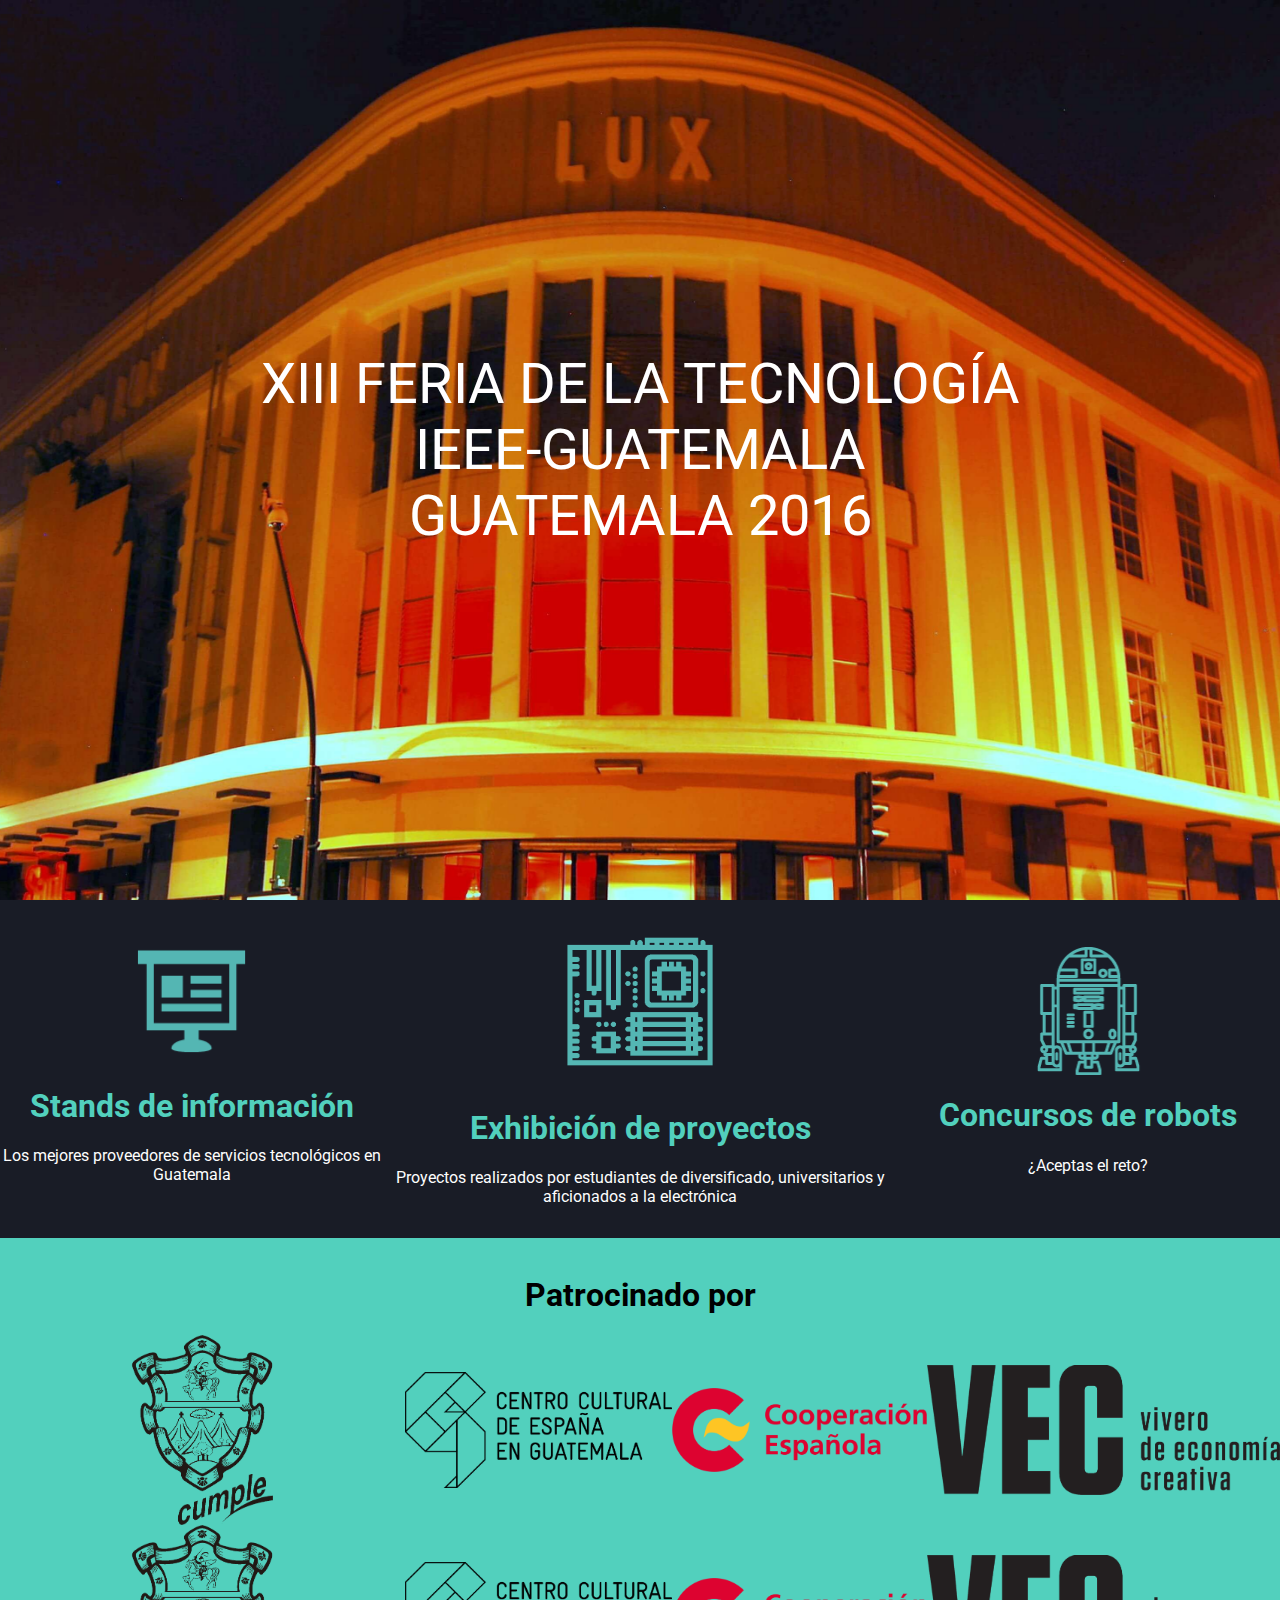
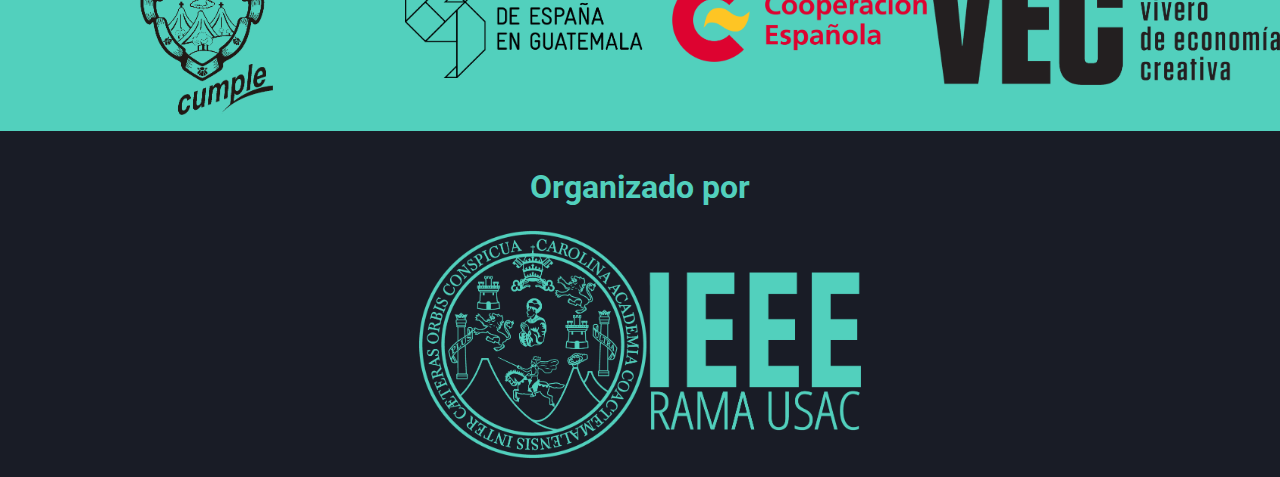
==== index.html @ 3f0c3bef "Sitio basico" ====
<!doctype html>
<html>
<head>
<meta charset="utf-8">
<title>FETEC-IEEE 2016</title>

<link rel="stylesheet" href="css/fetec.css">
<link href="https://fonts.googleapis.com/css?family=Roboto:400,700" rel="stylesheet">

</head>

<body>
  <div class="portada">
    <div class="textop">
      XIII Feria de la Tecnología
      <br>
      IEEE-Guatemala
      <br>
      Guatemala 2016
    </div>
  </div>

  <div class="azul">
      <figure>
        <img src="img/es.png">
        <figcaption>
          <h1>Stands de información</h1>
          <p>Los mejores proveedores de servicios tecnológicos en Guatemala</p>
        </figcaption>
      </figure>
      <figure>
        <img src="img/ex.png">
        <figcaption>
          <h1>Exhibición de proyectos</h1>
          <p>Proyectos realizados por estudiantes de diversificado, universitarios y aficionados a la electrónica</p>
        </figcaption>
      </figure>
      <figure>
        <img src="img/cr.png">
        <figcaption>
          <h1>Concursos de robots</h1>
          <p>¿Aceptas el reto?</p>
        </figcaption>
      </figure>
  </div>

  <div class="celeste">
      <h1>Patrocinado por</h1>
      <div class="patrocinadores">
        <figure>
          <img src="img/patrocinadores/muni.png">
        </figure>
        <figure>
          <img src="img/patrocinadores/cce.png">
        </figure>
        <figure>
          <img src="img/patrocinadores/ce.png">
        </figure>
        <figure>
          <img src="img/patrocinadores/vec.png">
        </figure>
      </div>
      <div class="patrocinadores">
        <figure>
          <img src="img/patrocinadores/muni.png">
        </figure>
        <figure>
          <img src="img/patrocinadores/cce.png">
        </figure>
        <figure>
          <img src="img/patrocinadores/ce.png">
        </figure>
        <figure>
          <img src="img/patrocinadores/vec.png">
        </figure>
      </div>
  </div>

  <div class="azult">
    <h1>Organizado por</h1>
    <img src="img/ieee-usac.png">
  </div>
</body>

</html>
---- css/fetec.css ----
body{
  font-family: 'Roboto', sans-serif;
  width: 100%;
  margin: 0;
}

.portada {
  width: 100%;
  color: #FFFFFF;
  height: 100vh;

  /*Opciones del fondo*/
  background-image: url(../img/lux.jpg);
  background-position: top center;
  background-repeat: no-repeat;
  background-attachment: fixed;
  background-size: cover;
  background-color: #464646;

}

.textop {
  width: 100%;
  height: 100%;
  right: 0;
  top: 0;
  text-align: center;
  font-size: 3.5em;
  font-weight: regular;
  text-transform: uppercase;

  display: flex;
  justify-content: center;
  align-items: center;
  
  animation: fadein 1s;
}

.azul {
  width: 100%;
  background: #191C26;
  padding-top: 1em;
  padding-bottom: 1em;
  display: flex;
  #flex-wrap: wrap;
}

.azul img{
  border: none;
  width: 33.33%;
  height: auto;
  display: block;
  margin: auto;
}

.azult{
  width: 100%;
  background: #191C26;
  padding-top: 1em;
}

.azult h1{
  text-align: center;
  color: #52d0bd; 
}

.celeste {
  background: #52D0BD;
  padding-top: 1em;
  padding-bottom: 1em;
}

.celeste h1 {
  text-align: center;
}

.patrocinadores {
  width: 100%;
  display: flex;
}

figure{
  margin: auto;
  overflow: hidden;
}

.patrocinadores img{
  border: none;
  max-width: 100%;
  height: auto;
  display: block;
  margin: 0;
}

figure h1 {
  text-align: center;
  color: #52d0bd
}

figure p {
  text-align: center;
  color: #FEFEFE
}

.azult img{
  display: block;
  width: 35%;
  height: auto;
  margin: auto;
  padding-bottom: 1em;
}

@keyframes fadein{
  from {opacity: 0;}
  to   {opacity: 1;}
}

#revisar https://www.sitepoint.com/using-modern-css-to-build-a-responsive-image-grid/ para lo del tema de las imagenes y http://codepen.io/SitePoint/pen/bEvVqP para el ejemplo
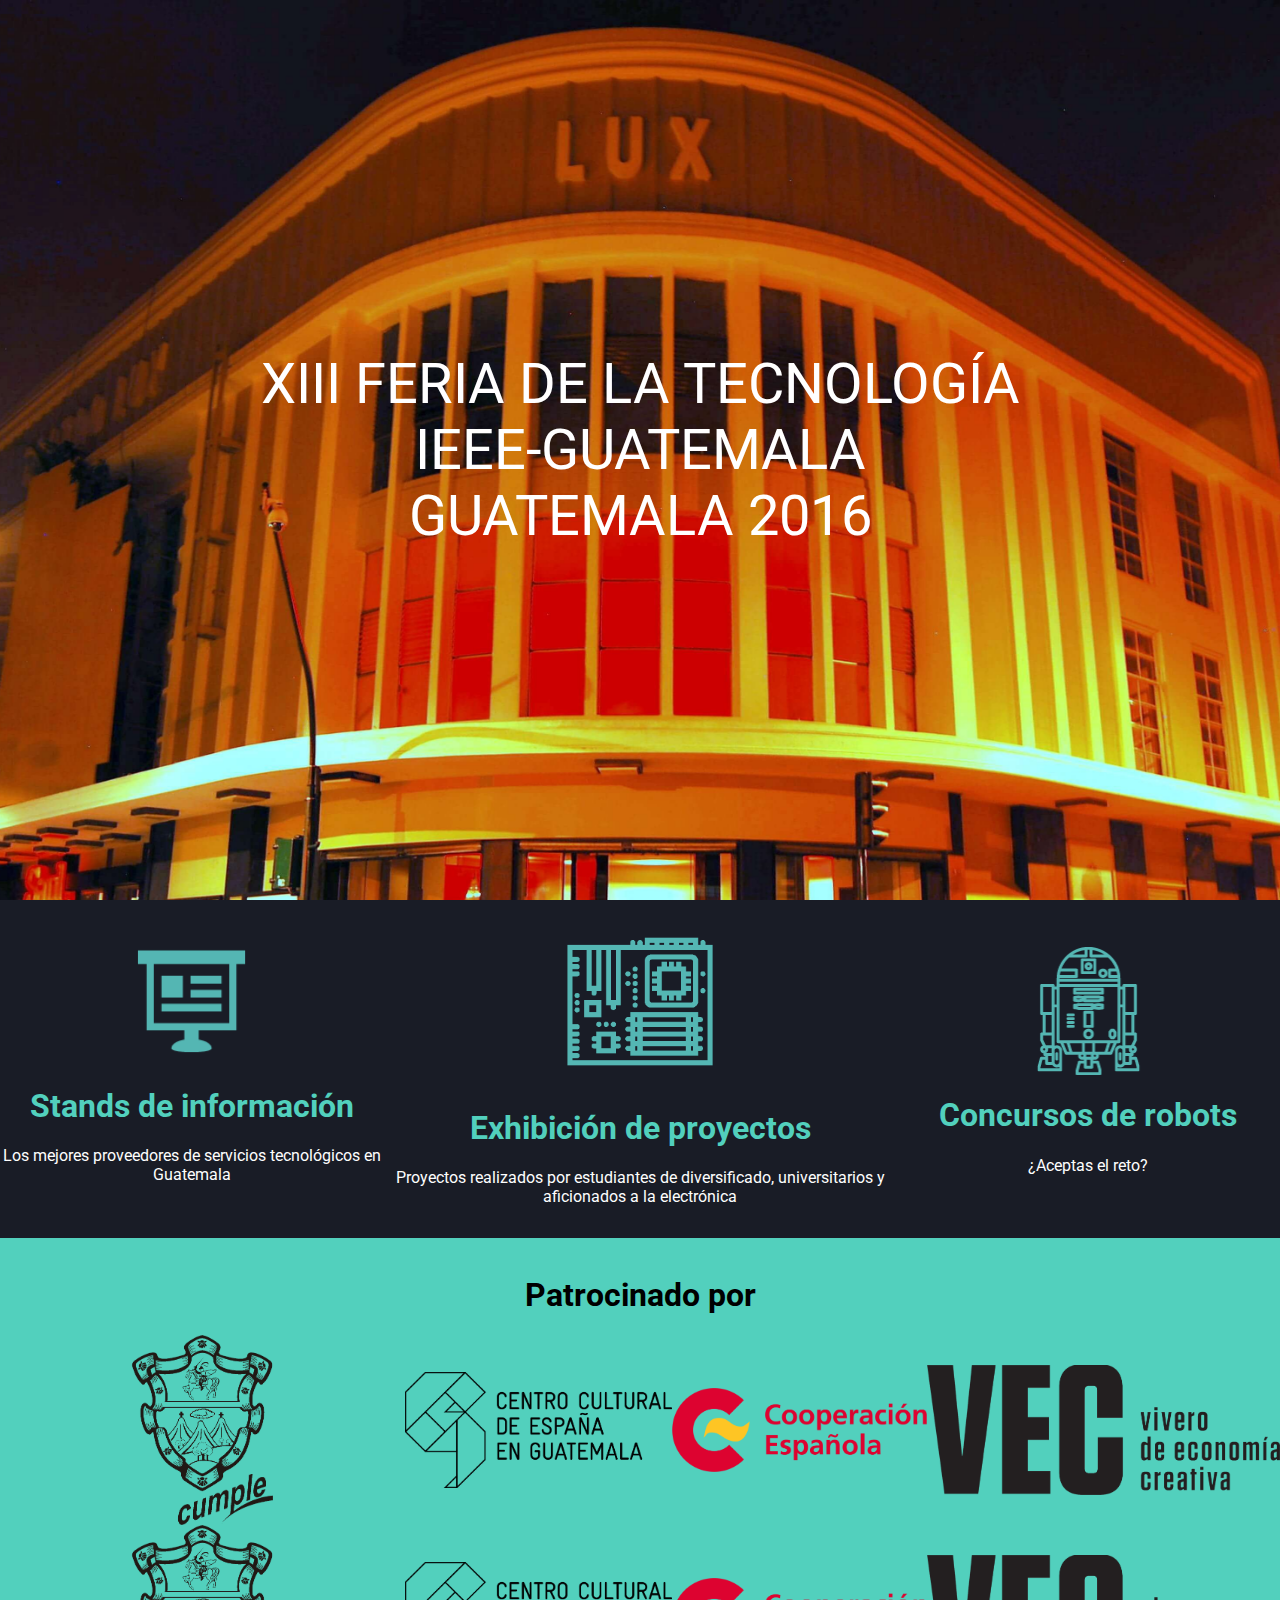
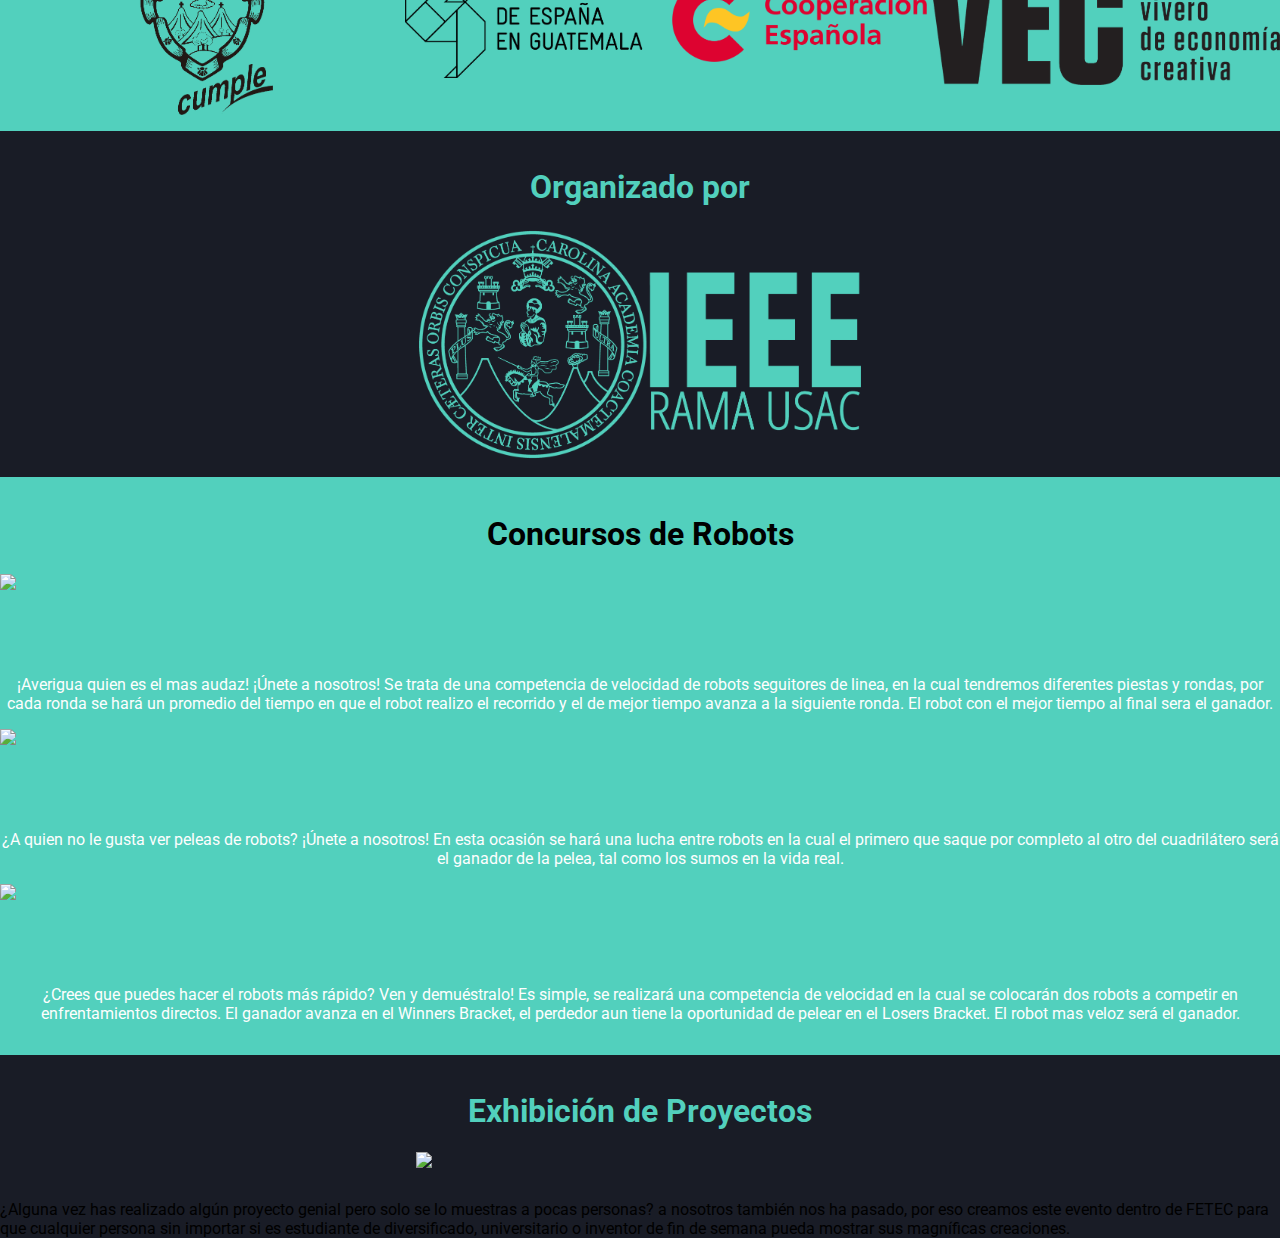
==== commit ae0867c4: "competencias" ====
--- a/index.html
+++ b/index.html
@@ -80,6 +80,94 @@
     <h1>Organizado por</h1>
     <img src="img/ieee-usac.png">
   </div>
+  
+  <div class="celeste">
+    <h1>Concursos de Robots</h1>
+    <div class="concursos">
+      <figure>
+        <img src="img/line.png">
+		<figcaption>
+          <h1>Seguidor de linea</h1>
+		  <p>
+		  ¡Averigua quien es el mas audaz!
+		  ¡Únete a nosotros! Se trata de una
+		  competencia de velocidad de robots 
+		  seguitores de linea, en la cual 
+		  tendremos diferentes piestas y 
+		  rondas, por cada ronda se hará un 
+		  promedio del tiempo en que el robot
+		  realizo el recorrido y el de mejor
+		  tiempo avanza a la siguiente ronda. 
+		  El robot con el mejor tiempo al final
+		  sera el ganador.
+		  </p>
+        </figcaption>
+
+      </figure>
+      <figure>
+        <img src="img/sumobot.png">
+        <figcaption>
+          <h1>SumoBots</h1>
+		  <p>¿A quien no le gusta ver 
+		  peleas de robots?
+		  
+		  ¡Únete a nosotros! En esta
+		  ocasión se
+		  
+		  hará una lucha entre robots 
+		  en la cual 
+		  
+		  el primero que saque por 
+		  completo al otro del cuadrilátero
+		  
+		  será el ganador de la pelea, tal 
+		  como los sumos en la vida real.
+				
+		  </p>
+        </figcaption>
+      </figure>
+      <figure>
+        <img src="img/carrera.png">
+        <figcaption>
+          <h1>Carrera de Robots</h1>
+		  <p>
+		  ¿Crees que puedes hacer el robots 
+		  más rápido? Ven y demuéstralo! 
+		  Es simple, se realizará una 
+		  competencia de velocidad en la 
+		  cual se colocarán dos robots a 
+		  competir en enfrentamientos directos. 
+		  El ganador avanza en el Winners Bracket, 
+		  el perdedor aun tiene la oportunidad 
+		  de pelear en el Losers Bracket.
+		  El robot mas veloz será el ganador.
+		  </p>
+        </figcaption>
+      </figure>
+    </div>
+  </div>
+  
+    <div class="azult">
+      <h1>Exhibición de Proyectos</h1>
+	  <div class="proyectos">
+	    <figure>
+          <img src="img/looper.png">
+        </figure>
+	    <p>
+		  ¿Alguna vez has realizado algún 
+		  proyecto genial pero solo se lo 
+		  muestras a pocas personas?
+		  a nosotros también nos ha pasado,
+		  por eso creamos este evento dentro
+		  de FETEC para que cualquier persona
+		  sin importar si es estudiante de 
+		  diversificado, universitario o 
+		  inventor de fin de semana pueda mostrar
+		  sus magníficas creaciones.
+		</p>
+	  </div>
+	</div>
+  
 </body>
 
 </html>
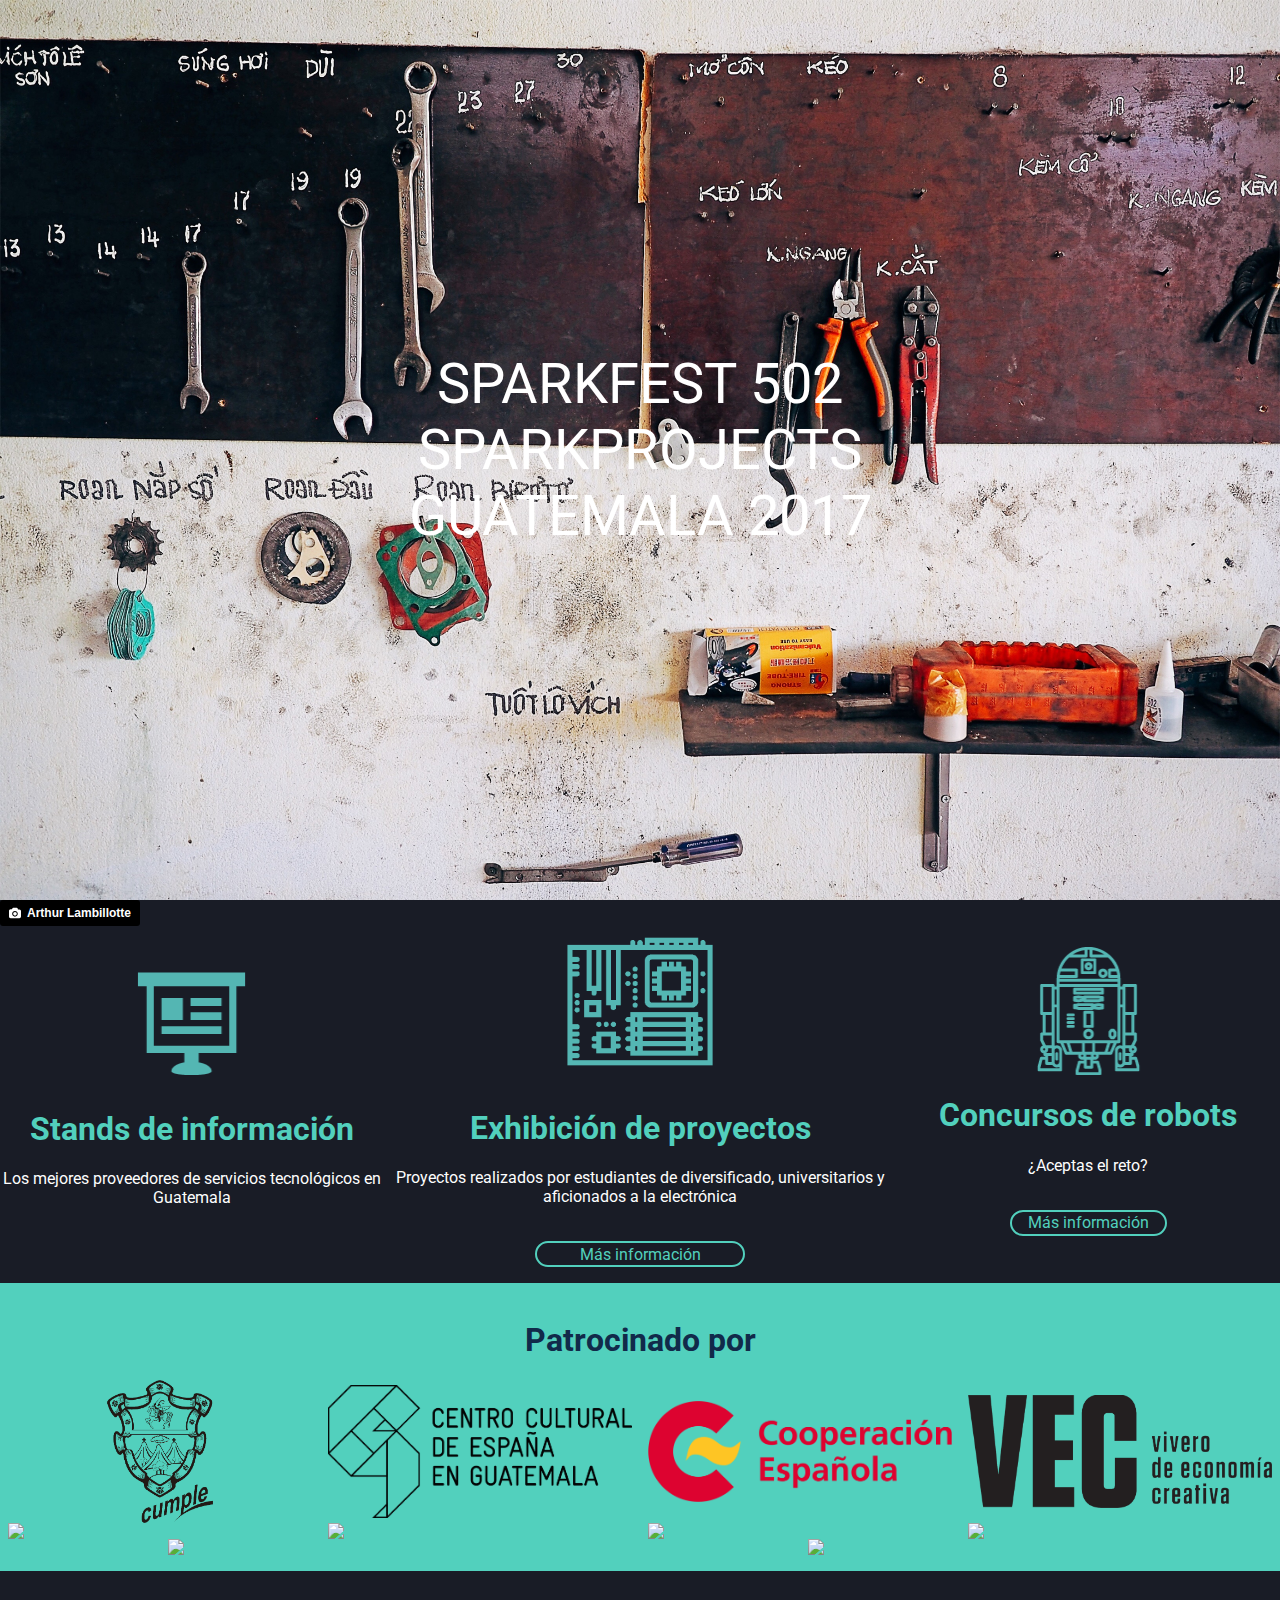
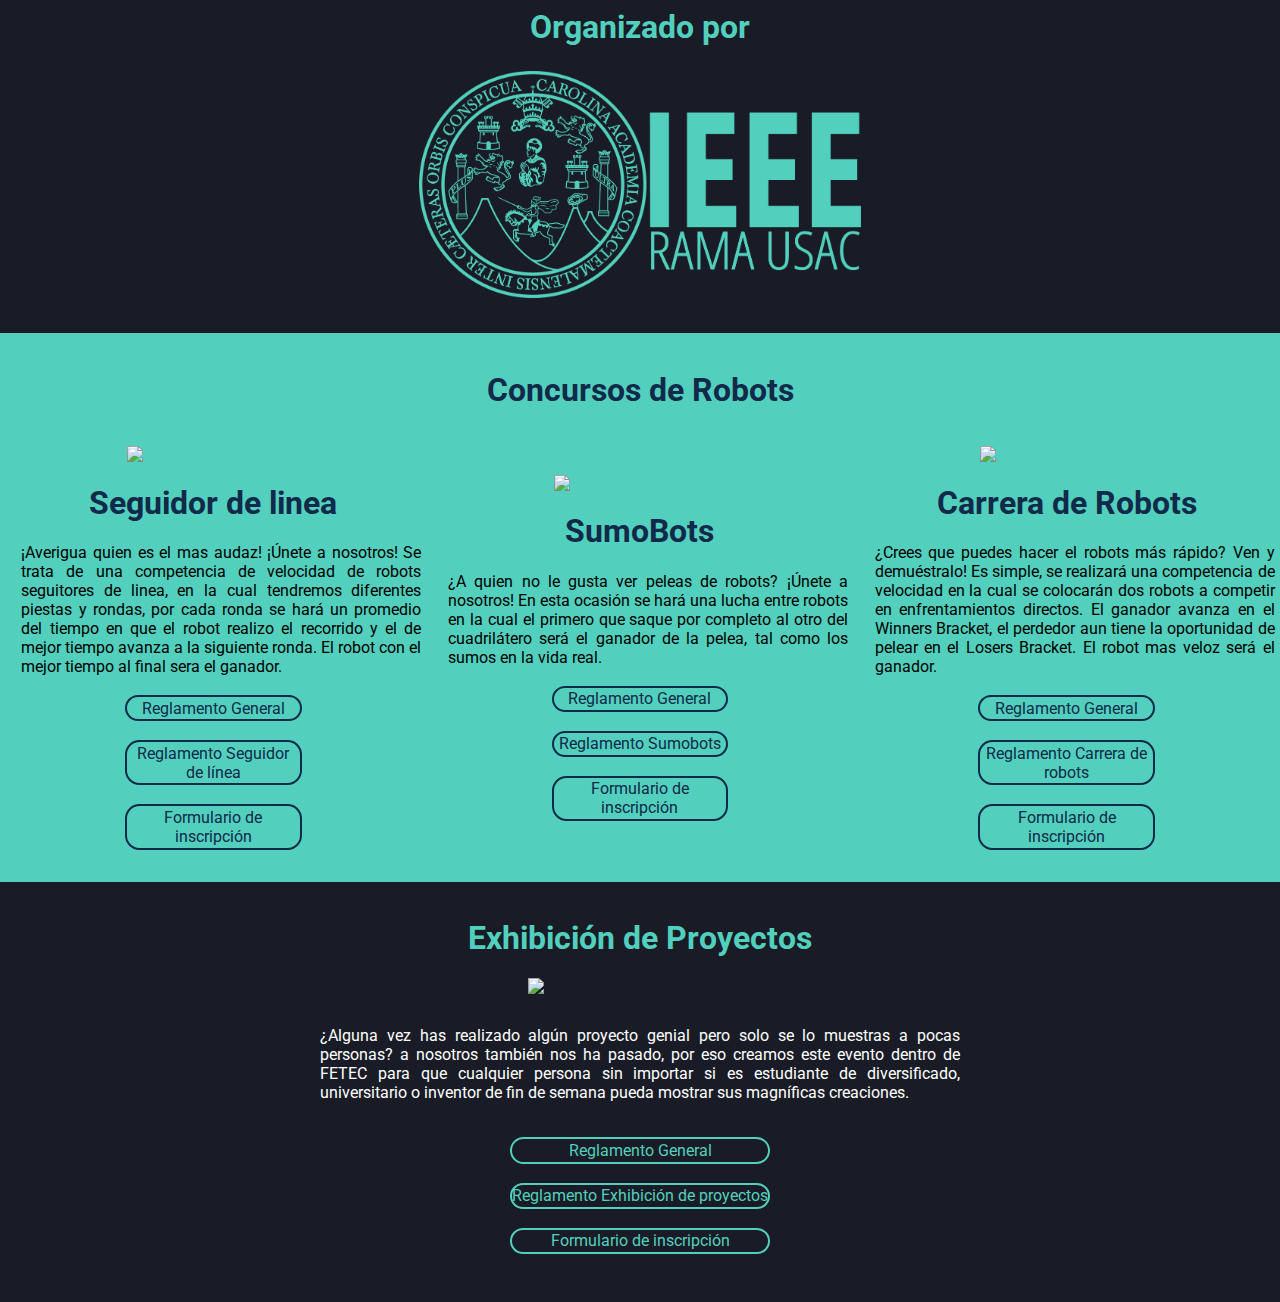
==== commit 794e2870: "Cambiando el fondo y agregando el dominio" ====
--- a/index.html
+++ b/index.html
@@ -12,12 +12,13 @@
 <body>
   <div class="portada">
     <div class="textop">
-      XIII Feria de la Tecnología
+      SparkFest 502
       <br>
-      IEEE-Guatemala
+      SparkProjects
       <br>
-      Guatemala 2016
-    </div>
+      Guatemala 2017
+    </div>
+    <a style="background-color:black;color:white;text-decoration:none;padding:4px 6px;font-family:-apple-system, BlinkMacSystemFont, &quot;San Francisco&quot;, &quot;Helvetica Neue&quot;, Helvetica, Ubuntu, Roboto, Noto, &quot;Segoe UI&quot;, Arial, sans-serif;font-size:12px;font-weight:bold;line-height:1.2;display:inline-block;border-radius:3px;" href="https://unsplash.com/@artlambi?utm_medium=referral&amp;utm_campaign=photographer-credit&amp;utm_content=creditBadge" target="_blank" rel="noopener noreferrer" title="Download free do whatever you want high-resolution photos from Arthur Lambillotte"><span style="display:inline-block;padding:2px 3px;"><svg xmlns="http://www.w3.org/2000/svg" style="height:12px;width:auto;position:relative;vertical-align:middle;top:-1px;fill:white;" viewBox="0 0 32 32"><title></title><path d="M20.8 18.1c0 2.7-2.2 4.8-4.8 4.8s-4.8-2.1-4.8-4.8c0-2.7 2.2-4.8 4.8-4.8 2.7.1 4.8 2.2 4.8 4.8zm11.2-7.4v14.9c0 2.3-1.9 4.3-4.3 4.3h-23.4c-2.4 0-4.3-1.9-4.3-4.3v-15c0-2.3 1.9-4.3 4.3-4.3h3.7l.8-2.3c.4-1.1 1.7-2 2.9-2h8.6c1.2 0 2.5.9 2.9 2l.8 2.4h3.7c2.4 0 4.3 1.9 4.3 4.3zm-8.6 7.5c0-4.1-3.3-7.5-7.5-7.5-4.1 0-7.5 3.4-7.5 7.5s3.3 7.5 7.5 7.5c4.2-.1 7.5-3.4 7.5-7.5z"></path></svg></span><span style="display:inline-block;padding:2px 3px;">Arthur Lambillotte</span></a>
   </div>
 
   <div class="azul">
@@ -34,6 +35,8 @@
           <h1>Exhibición de proyectos</h1>
           <p>Proyectos realizados por estudiantes de diversificado, universitarios y aficionados a la electrónica</p>
         </figcaption>
+        <br>
+        <a class="botona" href="#exhibicion" target="_self" role="button">Más información</a>
       </figure>
       <figure>
         <img src="img/cr.png">
@@ -41,6 +44,8 @@
           <h1>Concursos de robots</h1>
           <p>¿Aceptas el reto?</p>
         </figcaption>
+        <br>
+        <a class="botona" href="#concursos" target="_self" role="button">Más información</a>
       </figure>
   </div>
 
@@ -60,114 +65,151 @@
           <img src="img/patrocinadores/vec.png">
         </figure>
       </div>
-      <div class="patrocinadores">
-        <figure>
-          <img src="img/patrocinadores/muni.png">
-        </figure>
-        <figure>
-          <img src="img/patrocinadores/cce.png">
-        </figure>
-        <figure>
-          <img src="img/patrocinadores/ce.png">
-        </figure>
-        <figure>
-          <img src="img/patrocinadores/vec.png">
-        </figure>
-      </div>
+    <div class="patrocinadores">
+      <figure>
+        <img src="img/patrocinadores/tettsa.jpg">
+      </figure>
+      <figure>
+        <img src="img/patrocinadores/usac.png">
+      </figure>
+      <figure>
+        <img src="img/patrocinadores/manadigsa.png">
+      </figure>
+      <figure>
+        <img src="img/patrocinadores/inresa.png">
+      </figure>
+    </div>
+    <div class="patrocinadores">
+      <figure>
+        <img src="img/patrocinadores/etc.png">
+      </figure>
+      <figure>
+        <img src="img/patrocinadores/mini3D.png">
+      </figure>
+      <!-- <figure>
+        <img src="img/patrocinadores/">
+      </figure>
+      <figure>
+        <img src="img/patrocinadores/">
+      </figure>-->
+    </div>
   </div>
 
   <div class="azult">
     <h1>Organizado por</h1>
-    <img src="img/ieee-usac.png">
-  </div>
-  
-  <div class="celeste">
+    <img class="logo" src="img/ieee-usac.png">
+  </div>
+
+  <div class="celeste" id="concursos">
     <h1>Concursos de Robots</h1>
     <div class="concursos">
       <figure>
         <img src="img/line.png">
-		<figcaption>
-          <h1>Seguidor de linea</h1>
-		  <p>
-		  ¡Averigua quien es el mas audaz!
-		  ¡Únete a nosotros! Se trata de una
-		  competencia de velocidad de robots 
-		  seguitores de linea, en la cual 
-		  tendremos diferentes piestas y 
-		  rondas, por cada ronda se hará un 
-		  promedio del tiempo en que el robot
-		  realizo el recorrido y el de mejor
-		  tiempo avanza a la siguiente ronda. 
-		  El robot con el mejor tiempo al final
-		  sera el ganador.
-		  </p>
-        </figcaption>
-
+		    <figcaption>
+        <h1>Seguidor de linea</h1>
+  		  <p>
+  		  ¡Averigua quien es el mas audaz!
+  		  ¡Únete a nosotros! Se trata de una
+  		  competencia de velocidad de robots
+  		  seguitores de linea, en la cual
+  		  tendremos diferentes piestas y
+  		  rondas, por cada ronda se hará un
+  		  promedio del tiempo en que el robot
+  		  realizo el recorrido y el de mejor
+  		  tiempo avanza a la siguiente ronda.
+  		  El robot con el mejor tiempo al final
+  		  sera el ganador.
+  		  </p>
+        </figcaption>
+        <br>
+        <a class="boton" href="https://goo.gl/1VKucW" target="_blank" role="button">Reglamento General</a>
+        <br>
+        <a class="boton" href="https://goo.gl/GSevtF" target="_blank" role="button">Reglamento Seguidor de línea</a>
+        <br>
+        <a class="boton" href="https://goo.gl/jfOQtf" target="_blank" role="button">Formulario de inscripción</a>
       </figure>
       <figure>
         <img src="img/sumobot.png">
         <figcaption>
           <h1>SumoBots</h1>
-		  <p>¿A quien no le gusta ver 
+		  <p>¿A quien no le gusta ver
 		  peleas de robots?
-		  
+
 		  ¡Únete a nosotros! En esta
 		  ocasión se
-		  
-		  hará una lucha entre robots 
-		  en la cual 
-		  
-		  el primero que saque por 
+
+		  hará una lucha entre robots
+		  en la cual
+
+		  el primero que saque por
 		  completo al otro del cuadrilátero
-		  
-		  será el ganador de la pelea, tal 
+
+		  será el ganador de la pelea, tal
 		  como los sumos en la vida real.
-				
+
 		  </p>
         </figcaption>
+        <br>
+        <a class="boton" href="https://goo.gl/1VKucW" target="_blank" role="button">Reglamento General</a>
+        <br>
+        <a class="boton" href="http://goo.gl/P8RhK8" target="_blank" role="button">Reglamento Sumobots</a>
+        <br>
+        <a class="boton" href="https://goo.gl/4RrDCP" target="_blank" role="button">Formulario de inscripción</a>
       </figure>
       <figure>
         <img src="img/carrera.png">
         <figcaption>
           <h1>Carrera de Robots</h1>
 		  <p>
-		  ¿Crees que puedes hacer el robots 
-		  más rápido? Ven y demuéstralo! 
-		  Es simple, se realizará una 
-		  competencia de velocidad en la 
-		  cual se colocarán dos robots a 
-		  competir en enfrentamientos directos. 
-		  El ganador avanza en el Winners Bracket, 
-		  el perdedor aun tiene la oportunidad 
+		  ¿Crees que puedes hacer el robots
+		  más rápido? Ven y demuéstralo!
+		  Es simple, se realizará una
+		  competencia de velocidad en la
+		  cual se colocarán dos robots a
+		  competir en enfrentamientos directos.
+		  El ganador avanza en el Winners Bracket,
+		  el perdedor aun tiene la oportunidad
 		  de pelear en el Losers Bracket.
 		  El robot mas veloz será el ganador.
 		  </p>
         </figcaption>
-      </figure>
-    </div>
-  </div>
-  
-    <div class="azult">
+        <br>
+        <a class="boton" href="https://goo.gl/1VKucW" target="_blank" role="button">Reglamento General</a>
+        <br>
+        <a class="boton" href="http://goo.gl/lSAQRf" target="_blank" role="button">Reglamento Carrera de robots</a>
+        <br>
+        <a class="boton" href="http://goo.gl/1ANmN5" target="_blank" role="button">Formulario de inscripción</a>
+      </figure>
+    </div>
+  </div>
+
+    <div class="azult" id="exhibicion">
       <h1>Exhibición de Proyectos</h1>
 	  <div class="proyectos">
 	    <figure>
           <img src="img/looper.png">
         </figure>
 	    <p>
-		  ¿Alguna vez has realizado algún 
-		  proyecto genial pero solo se lo 
+		  ¿Alguna vez has realizado algún
+		  proyecto genial pero solo se lo
 		  muestras a pocas personas?
 		  a nosotros también nos ha pasado,
 		  por eso creamos este evento dentro
 		  de FETEC para que cualquier persona
-		  sin importar si es estudiante de 
-		  diversificado, universitario o 
+		  sin importar si es estudiante de
+		  diversificado, universitario o
 		  inventor de fin de semana pueda mostrar
 		  sus magníficas creaciones.
 		</p>
+    <br>
+    <a class="botona" href="https://goo.gl/1VKucW" target="_blank" role="button">Reglamento General</a>
+    <br>
+    <a class="botona" href="https://goo.gl/H1ltEQ" target="_blank" role="button">Reglamento Exhibición de proyectos</a>
+    <br>
+    <a class="botona" href="https://goo.gl/ZqLufB" target="_blank" role="button">Formulario de inscripción</a>
 	  </div>
 	</div>
-  
+
 </body>
 
 </html>
--- a/css/fetec.css
+++ b/css/fetec.css
@@ -10,7 +10,7 @@
   height: 100vh;
 
   /*Opciones del fondo*/
-  background-image: url(../img/lux.jpg);
+  background-image: url(../img/fondo.jpg);
   background-position: top center;
   background-repeat: no-repeat;
   background-attachment: fixed;
@@ -32,7 +32,7 @@
   display: flex;
   justify-content: center;
   align-items: center;
-  
+
   animation: fadein 1s;
 }
 
@@ -57,14 +57,16 @@
   width: 100%;
   background: #191C26;
   padding-top: 1em;
+  padding-bottom: 1em;
 }
 
 .azult h1{
   text-align: center;
-  color: #52d0bd; 
+  color: #52d0bd;
 }
 
 .celeste {
+  color: #112a4a;
   background: #52D0BD;
   padding-top: 1em;
   padding-bottom: 1em;
@@ -79,18 +81,77 @@
   display: flex;
 }
 
+.concursos{/*nuevo*/
+  width: 100%;
+  padding-top: 1em;
+  padding-bottom: 1em;
+  display: flex;
+  flex-wrap: wrap;
+  justify-content: space-between;
+}
+
+.concursos h1{
+  color: #112a4a;
+}
+
+.concursos p{
+  text-align: justify;
+  color: #000000;
+  width: 400px;
+  margin: auto;
+}
+
+.concursos figure{
+  display: inline-block;
+  width: 30%;
+  margin: auto;
+}
+
+.concursos img{/*nuevo*/
+  border: none;
+  width: 45%;
+  height: auto;
+  display: block;
+  margin: auto;
+}
+
 figure{
   margin: auto;
-  overflow: hidden;
+  overflow: initial;
 }
 
 .patrocinadores img{
   border: none;
-  max-width: 100%;
-  height: auto;
-  display: block;
-  margin: 0;
-}
+  max-width: 95%;
+  display: block;
+  margin: auto;
+  -webkit-transition-duration: 0.4s; /* Safari */
+  transition-duration: 0.4s;
+}
+
+.patrocinadores img:hover{
+  transform: scale(1.15);
+}
+
+.patrocinadores figure {
+  width: 25%;
+  #overflow: hidden;
+}
+
+.proyectos{
+  border: none;
+  width: 50%;
+  height: auto;
+  display: block;
+  margin: auto;
+  padding-bottom: 2em;
+}
+
+.proyectos p{
+  text-align: justify;
+  color:#FFFFFF;
+}
+
 
 figure h1 {
   text-align: center;
@@ -108,6 +169,58 @@
   height: auto;
   margin: auto;
   padding-bottom: 1em;
+  -webkit-transition-duration: 0.4s; /* Safari */
+  transition-duration: 0.4s;
+}
+
+.logo:hover{
+  transform: scale(1.15);
+}
+
+a {
+  text-decoration: none;
+}
+
+.boton {
+  text-align: center;
+  border: 0.15em;
+  border-color: #112a4a;
+  border-style: solid;
+  border-radius: 0.9em;
+  display: block;
+  width: 45%;
+  margin: auto;
+  color: #112a4a;
+  -webkit-transition-duration: 0.4s; /* Safari */
+  transition-duration: 0.4s;
+  padding-top: 0.1em;
+  padding-bottom: 0.1em;
+}
+
+.boton:hover {
+  color: #FFFFFF;
+  background: #112a4a;
+}
+
+.botona {
+  text-align: center;
+  border: 0.15em;
+  border-color: #52d0bd;
+  border-style: solid;
+  border-radius: 0.9em;
+  display: block;
+  width: 40%;
+  margin: auto;
+  color: #52d0bd;
+  -webkit-transition-duration: 0.4s; /* Safari */
+  transition-duration: 0.4s;
+  padding-top: 0.1em;
+  padding-bottom: 0.1em;
+}
+
+.botona:hover {
+  color: #000000;
+  background: #52d0bd;
 }
 
 @keyframes fadein{
@@ -115,4 +228,4 @@
   to   {opacity: 1;}
 }
 
-#revisar https://www.sitepoint.com/using-modern-css-to-build-a-responsive-image-grid/ para lo del tema de las imagenes y http://codepen.io/SitePoint/pen/bEvVqP para el ejemplo+#revisar https://www.sitepoint.com/using-modern-css-to-build-a-responsive-image-grid/ para lo del tema de las imagenes y http://codepen.io/SitePoint/pen/bEvVqP para el ejemplo
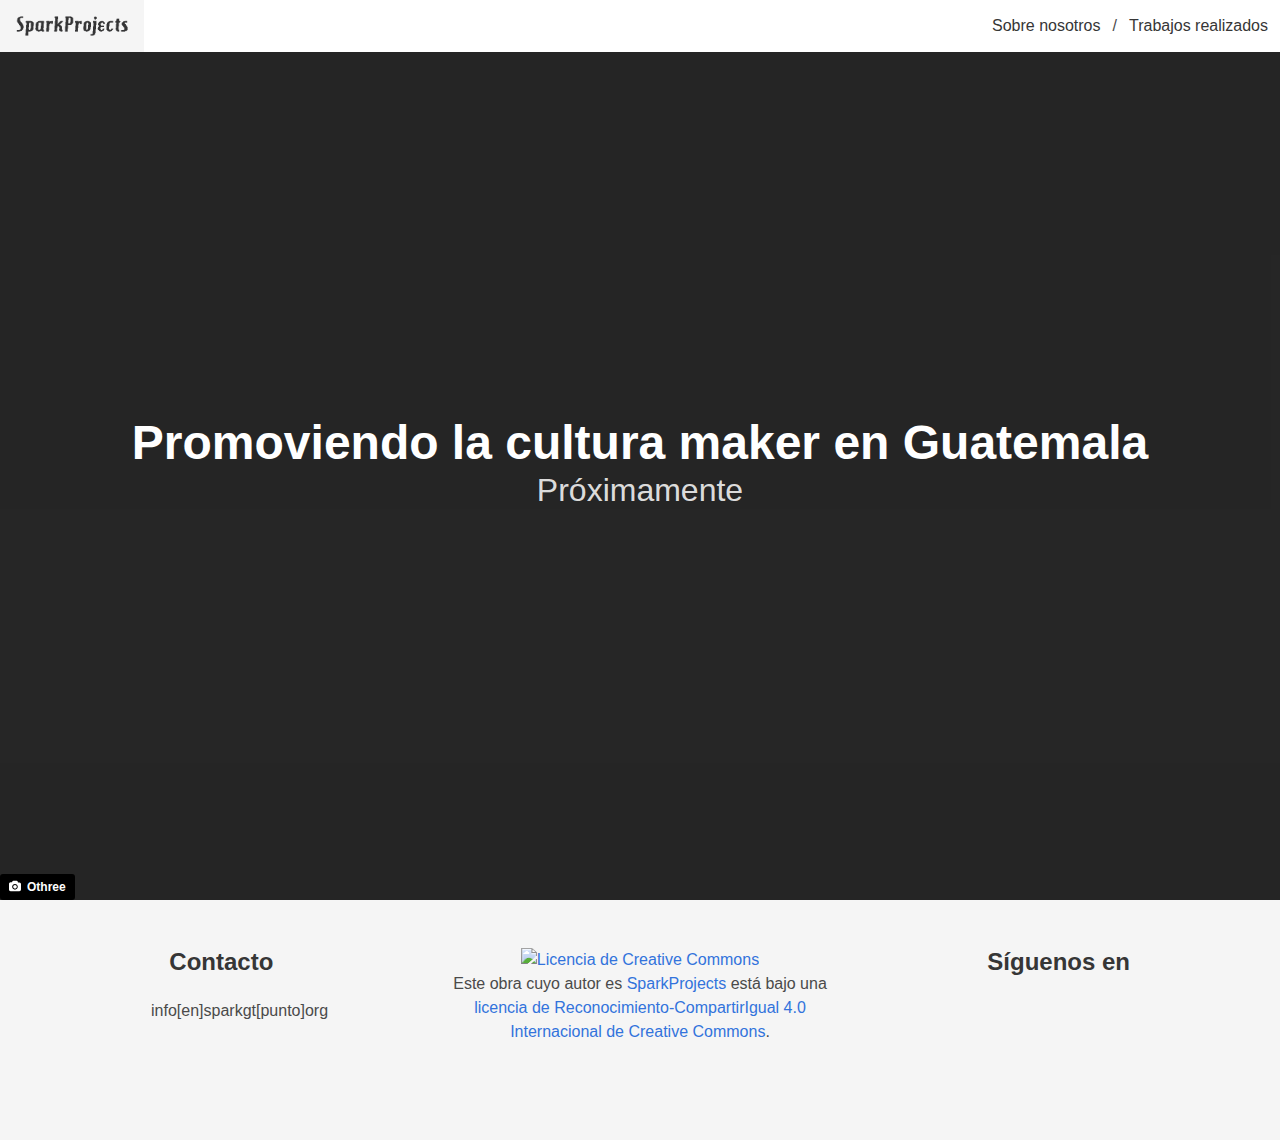
==== commit 66323f7b: "Nuevo sitio" ====
--- a/index.html
+++ b/index.html
@@ -1,215 +1,83 @@
-<!doctype html>
-<html>
+<!DOCTYPE html>
+<html lang="es">
+
 <head>
-<meta charset="utf-8">
-<title>FETEC-IEEE 2016</title>
+  <meta charset="UTF-8">
+  <title>SparkProjects</title>
+  <meta name="description" content="SparkProjects es un colectivo cuyo principal objetivo es promover la tecnología, cultura y comunidad maker en Guatemala.">
+  <link rel="stylesheet" href="css/bulma.css">
+  <link rel="stylesheet" href="css/spark.css">
+  <link rel="stylesheet" href="css/font-awesome.min.css">
 
-<link rel="stylesheet" href="css/fetec.css">
-<link href="https://fonts.googleapis.com/css?family=Roboto:400,700" rel="stylesheet">
+  <!--[if lt IE 9]>
+    <script src = "http://html5shiv.googlecode.com/svn/trunk/html5.js"></script>
+  <![endif]-->
+</head>
+<body>
+  <section class="hero is-dark is-fullheight header-image">
+    <div class="hero-head">
+      <nav class="navbar is-dark">
+        <div class="navbar-brand">
+          <a class="navbar-item" href="http://sparkgt.org">
+            <img src="img/nombre.png" alt="SparkProjects" width="112" height="28">
+          </a>
+        </div>
 
-</head>
+        <div class="navbar-end">
+          <nav class="breadcrumb has-text-dark" aria-label="breadcrumbs">
+            <ul>
+              <li><a href="#">Sobre nosotros</a></li>
+              <li><a href="#">Trabajos realizados</a></li>
+            </ul>
+          </nav>
+        </div>
 
-<body>
-  <div class="portada">
-    <div class="textop">
-      SparkFest 502
-      <br>
-      SparkProjects
-      <br>
-      Guatemala 2017
+      </nav>
     </div>
-    <a style="background-color:black;color:white;text-decoration:none;padding:4px 6px;font-family:-apple-system, BlinkMacSystemFont, &quot;San Francisco&quot;, &quot;Helvetica Neue&quot;, Helvetica, Ubuntu, Roboto, Noto, &quot;Segoe UI&quot;, Arial, sans-serif;font-size:12px;font-weight:bold;line-height:1.2;display:inline-block;border-radius:3px;" href="https://unsplash.com/@artlambi?utm_medium=referral&amp;utm_campaign=photographer-credit&amp;utm_content=creditBadge" target="_blank" rel="noopener noreferrer" title="Download free do whatever you want high-resolution photos from Arthur Lambillotte"><span style="display:inline-block;padding:2px 3px;"><svg xmlns="http://www.w3.org/2000/svg" style="height:12px;width:auto;position:relative;vertical-align:middle;top:-1px;fill:white;" viewBox="0 0 32 32"><title></title><path d="M20.8 18.1c0 2.7-2.2 4.8-4.8 4.8s-4.8-2.1-4.8-4.8c0-2.7 2.2-4.8 4.8-4.8 2.7.1 4.8 2.2 4.8 4.8zm11.2-7.4v14.9c0 2.3-1.9 4.3-4.3 4.3h-23.4c-2.4 0-4.3-1.9-4.3-4.3v-15c0-2.3 1.9-4.3 4.3-4.3h3.7l.8-2.3c.4-1.1 1.7-2 2.9-2h8.6c1.2 0 2.5.9 2.9 2l.8 2.4h3.7c2.4 0 4.3 1.9 4.3 4.3zm-8.6 7.5c0-4.1-3.3-7.5-7.5-7.5-4.1 0-7.5 3.4-7.5 7.5s3.3 7.5 7.5 7.5c4.2-.1 7.5-3.4 7.5-7.5z"></path></svg></span><span style="display:inline-block;padding:2px 3px;">Arthur Lambillotte</span></a>
-  </div>
 
-  <div class="azul">
-      <figure>
-        <img src="img/es.png">
-        <figcaption>
-          <h1>Stands de información</h1>
-          <p>Los mejores proveedores de servicios tecnológicos en Guatemala</p>
-        </figcaption>
-      </figure>
-      <figure>
-        <img src="img/ex.png">
-        <figcaption>
-          <h1>Exhibición de proyectos</h1>
-          <p>Proyectos realizados por estudiantes de diversificado, universitarios y aficionados a la electrónica</p>
-        </figcaption>
-        <br>
-        <a class="botona" href="#exhibicion" target="_self" role="button">Más información</a>
-      </figure>
-      <figure>
-        <img src="img/cr.png">
-        <figcaption>
-          <h1>Concursos de robots</h1>
-          <p>¿Aceptas el reto?</p>
-        </figcaption>
-        <br>
-        <a class="botona" href="#concursos" target="_self" role="button">Más información</a>
-      </figure>
-  </div>
+    <div class="hero-body">
+      <div class="container">
+        <p class="title is-1 has-text-white has-text-centered">
+          Promoviendo la cultura maker en Guatemala
+        </p>
+        <h2 class="subtitle is-3 has-text-centered">
+          Próximamente
+        </h2>
+      </div>
+    </div>
 
-  <div class="celeste">
-      <h1>Patrocinado por</h1>
-      <div class="patrocinadores">
-        <figure>
-          <img src="img/patrocinadores/muni.png">
-        </figure>
-        <figure>
-          <img src="img/patrocinadores/cce.png">
-        </figure>
-        <figure>
-          <img src="img/patrocinadores/ce.png">
-        </figure>
-        <figure>
-          <img src="img/patrocinadores/vec.png">
-        </figure>
-      </div>
-    <div class="patrocinadores">
-      <figure>
-        <img src="img/patrocinadores/tettsa.jpg">
-      </figure>
-      <figure>
-        <img src="img/patrocinadores/usac.png">
-      </figure>
-      <figure>
-        <img src="img/patrocinadores/manadigsa.png">
-      </figure>
-      <figure>
-        <img src="img/patrocinadores/inresa.png">
-      </figure>
+    <div class="hero-foot">
+      <a style="background-color:black;color:white;text-decoration:none;padding:4px 6px;font-family:-apple-system, BlinkMacSystemFont, &quot;San Francisco&quot;, &quot;Helvetica Neue&quot;, Helvetica, Ubuntu, Roboto, Noto, &quot;Segoe UI&quot;, Arial, sans-serif;font-size:12px;font-weight:bold;line-height:1.2;display:inline-block;border-radius:3px;" href="https://www.flickr.com/photos/othree/14079987770/" target="_blank" rel="noopener noreferrer" title="Source"><span style="display:inline-block;padding:2px 3px;"><svg xmlns="http://www.w3.org/2000/svg" style="height:12px;width:auto;position:relative;vertical-align:middle;top:-1px;fill:white;" viewBox="0 0 32 32"><title></title><path d="M20.8 18.1c0 2.7-2.2 4.8-4.8 4.8s-4.8-2.1-4.8-4.8c0-2.7 2.2-4.8 4.8-4.8 2.7.1 4.8 2.2 4.8 4.8zm11.2-7.4v14.9c0 2.3-1.9 4.3-4.3 4.3h-23.4c-2.4 0-4.3-1.9-4.3-4.3v-15c0-2.3 1.9-4.3 4.3-4.3h3.7l.8-2.3c.4-1.1 1.7-2 2.9-2h8.6c1.2 0 2.5.9 2.9 2l.8 2.4h3.7c2.4 0 4.3 1.9 4.3 4.3zm-8.6 7.5c0-4.1-3.3-7.5-7.5-7.5-4.1 0-7.5 3.4-7.5 7.5s3.3 7.5 7.5 7.5c4.2-.1 7.5-3.4 7.5-7.5z"></path></svg></span><span style="display:inline-block;padding:2px 3px;">Othree</span></a>
     </div>
-    <div class="patrocinadores">
-      <figure>
-        <img src="img/patrocinadores/etc.png">
-      </figure>
-      <figure>
-        <img src="img/patrocinadores/mini3D.png">
-      </figure>
-      <!-- <figure>
-        <img src="img/patrocinadores/">
-      </figure>
-      <figure>
-        <img src="img/patrocinadores/">
-      </figure>-->
+  </section>
+</body>
+
+<footer class="footer">
+  <div class="columns is-three-quarters is-narrow">
+    <div class="column has-text-centered">
+      <h4 class="title is-4">Contacto</h4>
+      <span class="icon is-medium">
+        <i class="fa fa-envelope"></i>
+      </span>
+      <span>info[en]sparkgt[punto]org</span>
+    </div>
+
+    <div class="column has-text-centered licencia">
+      <a target="_blank" rel="license" href="http://creativecommons.org/licenses/by-sa/4.0/"><img alt="Licencia de Creative Commons" style="border-width:0" src="https://i.creativecommons.org/l/by-sa/4.0/88x31.png" /></a><br />Este obra cuyo autor es <a target="_blank" xmlns:cc="http://creativecommons.org/ns#" href="http://sparkgt.org" property="cc:attributionName" rel="cc:attributionURL">SparkProjects</a> está bajo una <a rel="license" href="http://creativecommons.org/licenses/by-sa/4.0/">licencia de Reconocimiento-CompartirIgual 4.0 Internacional de Creative Commons</a>.
+    </div>
+
+    <div class="column has-text-centered">
+      <h4 class="title is-4">Síguenos en</h4>
+      <span class="icon is-medium">
+        <a target="_blank" class="fa fa-facebook" href="https://www.facebook.com/SparkProjectsGT/"></a>
+      </span>
+      <span class="icon is-medium">
+        <a target="_blank" class="fa fa-twitter" href="https://twitter.com/Sparkprogt"></a>
+      </span>
+      <span class="icon is-medium">
+        <a target="_blank" class="fa fa-instagram" href="https://www.instagram.com/sparkprojects/"></a>
+      </span>
     </div>
   </div>
-
-  <div class="azult">
-    <h1>Organizado por</h1>
-    <img class="logo" src="img/ieee-usac.png">
-  </div>
-
-  <div class="celeste" id="concursos">
-    <h1>Concursos de Robots</h1>
-    <div class="concursos">
-      <figure>
-        <img src="img/line.png">
-		    <figcaption>
-        <h1>Seguidor de linea</h1>
-  		  <p>
-  		  ¡Averigua quien es el mas audaz!
-  		  ¡Únete a nosotros! Se trata de una
-  		  competencia de velocidad de robots
-  		  seguitores de linea, en la cual
-  		  tendremos diferentes piestas y
-  		  rondas, por cada ronda se hará un
-  		  promedio del tiempo en que el robot
-  		  realizo el recorrido y el de mejor
-  		  tiempo avanza a la siguiente ronda.
-  		  El robot con el mejor tiempo al final
-  		  sera el ganador.
-  		  </p>
-        </figcaption>
-        <br>
-        <a class="boton" href="https://goo.gl/1VKucW" target="_blank" role="button">Reglamento General</a>
-        <br>
-        <a class="boton" href="https://goo.gl/GSevtF" target="_blank" role="button">Reglamento Seguidor de línea</a>
-        <br>
-        <a class="boton" href="https://goo.gl/jfOQtf" target="_blank" role="button">Formulario de inscripción</a>
-      </figure>
-      <figure>
-        <img src="img/sumobot.png">
-        <figcaption>
-          <h1>SumoBots</h1>
-		  <p>¿A quien no le gusta ver
-		  peleas de robots?
-
-		  ¡Únete a nosotros! En esta
-		  ocasión se
-
-		  hará una lucha entre robots
-		  en la cual
-
-		  el primero que saque por
-		  completo al otro del cuadrilátero
-
-		  será el ganador de la pelea, tal
-		  como los sumos en la vida real.
-
-		  </p>
-        </figcaption>
-        <br>
-        <a class="boton" href="https://goo.gl/1VKucW" target="_blank" role="button">Reglamento General</a>
-        <br>
-        <a class="boton" href="http://goo.gl/P8RhK8" target="_blank" role="button">Reglamento Sumobots</a>
-        <br>
-        <a class="boton" href="https://goo.gl/4RrDCP" target="_blank" role="button">Formulario de inscripción</a>
-      </figure>
-      <figure>
-        <img src="img/carrera.png">
-        <figcaption>
-          <h1>Carrera de Robots</h1>
-		  <p>
-		  ¿Crees que puedes hacer el robots
-		  más rápido? Ven y demuéstralo!
-		  Es simple, se realizará una
-		  competencia de velocidad en la
-		  cual se colocarán dos robots a
-		  competir en enfrentamientos directos.
-		  El ganador avanza en el Winners Bracket,
-		  el perdedor aun tiene la oportunidad
-		  de pelear en el Losers Bracket.
-		  El robot mas veloz será el ganador.
-		  </p>
-        </figcaption>
-        <br>
-        <a class="boton" href="https://goo.gl/1VKucW" target="_blank" role="button">Reglamento General</a>
-        <br>
-        <a class="boton" href="http://goo.gl/lSAQRf" target="_blank" role="button">Reglamento Carrera de robots</a>
-        <br>
-        <a class="boton" href="http://goo.gl/1ANmN5" target="_blank" role="button">Formulario de inscripción</a>
-      </figure>
-    </div>
-  </div>
-
-    <div class="azult" id="exhibicion">
-      <h1>Exhibición de Proyectos</h1>
-	  <div class="proyectos">
-	    <figure>
-          <img src="img/looper.png">
-        </figure>
-	    <p>
-		  ¿Alguna vez has realizado algún
-		  proyecto genial pero solo se lo
-		  muestras a pocas personas?
-		  a nosotros también nos ha pasado,
-		  por eso creamos este evento dentro
-		  de FETEC para que cualquier persona
-		  sin importar si es estudiante de
-		  diversificado, universitario o
-		  inventor de fin de semana pueda mostrar
-		  sus magníficas creaciones.
-		</p>
-    <br>
-    <a class="botona" href="https://goo.gl/1VKucW" target="_blank" role="button">Reglamento General</a>
-    <br>
-    <a class="botona" href="https://goo.gl/H1ltEQ" target="_blank" role="button">Reglamento Exhibición de proyectos</a>
-    <br>
-    <a class="botona" href="https://goo.gl/ZqLufB" target="_blank" role="button">Formulario de inscripción</a>
-	  </div>
-	</div>
-
-</body>
-
+</footer>
 </html>
--- a/css/spark.css
+++ b/css/spark.css
@@ -0,0 +1,20 @@
+.hero-body, .hero-foot{
+    background-color: rgba(0, 0, 0, 0.3);
+}
+
+.header-image {
+    background-image: url('../img/fondo2.jpg');
+    background-position: center center;
+    background-repeat: no-repeat;
+    background-attachment: fixed;
+    background-size: cover;
+    background-color: #999;
+}
+
+.footer a:hover{
+  color: hsl(247, 71%, 53%);
+}
+
+.footer a{
+  color: hsl(217, 71%, 53%);
+}
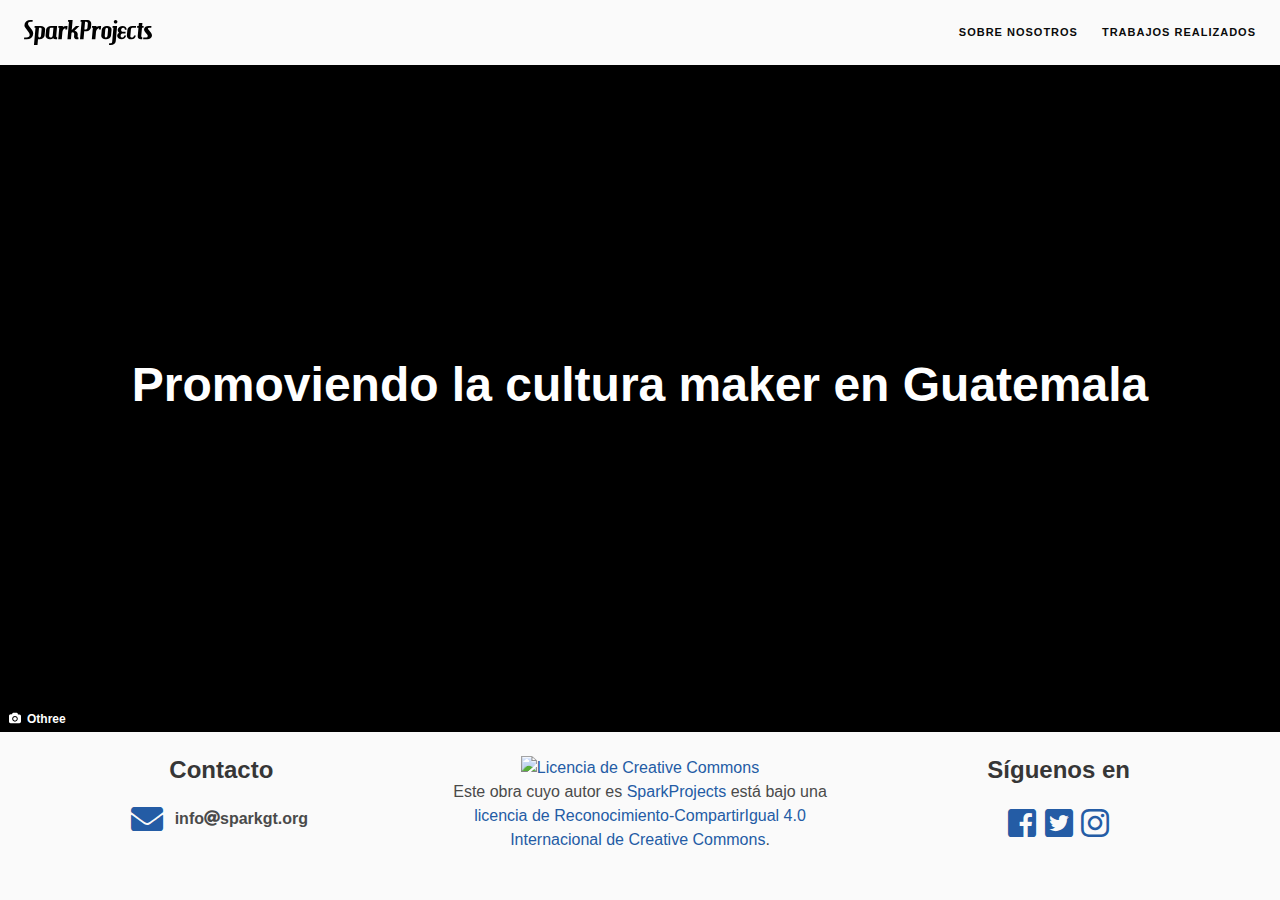
==== commit de74f633: "Nueva version del sitio 31-09-2018" ====
--- a/index.html
+++ b/index.html
@@ -5,79 +5,200 @@
   <meta charset="UTF-8">
   <title>SparkProjects</title>
   <meta name="description" content="SparkProjects es un colectivo cuyo principal objetivo es promover la tecnología, cultura y comunidad maker en Guatemala.">
+  <meta name="viewport" content="width=device-width, initial-scale=1">
+  <link rel="apple-touch-icon" sizes="180x180" href="/apple-touch-icon.png">
+<link rel="icon" type="image/png" sizes="32x32" href="/favicon-32x32.png">
+<link rel="icon" type="image/png" sizes="16x16" href="/favicon-16x16.png">
+<link rel="manifest" href="/site.webmanifest">
+<link rel="mask-icon" href="/safari-pinned-tab.svg" color="#5bbad5">
+<meta name="apple-mobile-web-app-title" content="SparkProjects">
+<meta name="application-name" content="SparkProjects">
+<meta name="msapplication-TileColor" content="#2b5797">
+<meta name="theme-color" content="#ffffff">
+
   <link rel="stylesheet" href="css/bulma.css">
   <link rel="stylesheet" href="css/spark.css">
-  <link rel="stylesheet" href="css/font-awesome.min.css">
+  <link rel="stylesheet" href="css/fonta-all.css">
+  <script type="text/javascript" src="js/jquery-3.3.1.min.js"></script>
+  <script type="text/javascript" src="js/spark.js"></script>
+  <!--  <link rel="stylesheet" href="css/debug.css">   -->
+
 
   <!--[if lt IE 9]>
     <script src = "http://html5shiv.googlecode.com/svn/trunk/html5.js"></script>
   <![endif]-->
 </head>
 <body>
-  <section class="hero is-dark is-fullheight header-image">
-    <div class="hero-head">
-      <nav class="navbar is-dark">
-        <div class="navbar-brand">
-          <a class="navbar-item" href="http://sparkgt.org">
-            <img src="img/nombre.png" alt="SparkProjects" width="112" height="28">
-          </a>
-        </div>
-
-        <div class="navbar-end">
-          <nav class="breadcrumb has-text-dark" aria-label="breadcrumbs">
-            <ul>
-              <li><a href="#">Sobre nosotros</a></li>
-              <li><a href="#">Trabajos realizados</a></li>
-            </ul>
-          </nav>
-        </div>
-
-      </nav>
-    </div>
-
-    <div class="hero-body">
-      <div class="container">
-        <p class="title is-1 has-text-white has-text-centered">
-          Promoviendo la cultura maker en Guatemala
-        </p>
-        <h2 class="subtitle is-3 has-text-centered">
-          Próximamente
-        </h2>
-      </div>
-    </div>
-
-    <div class="hero-foot">
-      <a style="background-color:black;color:white;text-decoration:none;padding:4px 6px;font-family:-apple-system, BlinkMacSystemFont, &quot;San Francisco&quot;, &quot;Helvetica Neue&quot;, Helvetica, Ubuntu, Roboto, Noto, &quot;Segoe UI&quot;, Arial, sans-serif;font-size:12px;font-weight:bold;line-height:1.2;display:inline-block;border-radius:3px;" href="https://www.flickr.com/photos/othree/14079987770/" target="_blank" rel="noopener noreferrer" title="Source"><span style="display:inline-block;padding:2px 3px;"><svg xmlns="http://www.w3.org/2000/svg" style="height:12px;width:auto;position:relative;vertical-align:middle;top:-1px;fill:white;" viewBox="0 0 32 32"><title></title><path d="M20.8 18.1c0 2.7-2.2 4.8-4.8 4.8s-4.8-2.1-4.8-4.8c0-2.7 2.2-4.8 4.8-4.8 2.7.1 4.8 2.2 4.8 4.8zm11.2-7.4v14.9c0 2.3-1.9 4.3-4.3 4.3h-23.4c-2.4 0-4.3-1.9-4.3-4.3v-15c0-2.3 1.9-4.3 4.3-4.3h3.7l.8-2.3c.4-1.1 1.7-2 2.9-2h8.6c1.2 0 2.5.9 2.9 2l.8 2.4h3.7c2.4 0 4.3 1.9 4.3 4.3zm-8.6 7.5c0-4.1-3.3-7.5-7.5-7.5-4.1 0-7.5 3.4-7.5 7.5s3.3 7.5 7.5 7.5c4.2-.1 7.5-3.4 7.5-7.5z"></path></svg></span><span style="display:inline-block;padding:2px 3px;">Othree</span></a>
-    </div>
-  </section>
-</body>
-
-<footer class="footer">
-  <div class="columns is-three-quarters is-narrow">
-    <div class="column has-text-centered">
-      <h4 class="title is-4">Contacto</h4>
+  <section id="intro" class="hero is-fullheight">
+
+  <div class="hero-head ">
+    <div class="columns has-background-white-bis is-mobile is-marginless heading has-text-weight-bold has-background-white">
+      <!-- Version de tablets para arriba-->
+      <div class="column left">
+        <figure class="navbar-item image logo">
+          <img src="img/nombre.svg" style="width: 128px;" />
+        </figure>
+      </div>
+      <div class="column right is-hidden-mobile">
+        <a class="navbar-item has-text-black" href="#">
+          Sobre Nosotros
+        </a>
+        <a class="navbar-item has-text-black" href="#">
+          Trabajos realizados
+        </a>
+      </div>
+      <!-- Version para celulares-->
+
+      <div class="column right is-hidden-tablet">
+        <a role="button" class="navbar-burger has-text-black" aria-label="menu" aria-expanded="false">
+          <span aria-hidden="true"></span>
+          <span aria-hidden="true"></span>
+          <span aria-hidden="true"></span>
+        </a>
+      </div>
+    </div>
+
+    <div class="navbar-menu is-hidden-tablet has-background-white-bis" id="navMenu">
+      <!-- navbar-start, navbar-end... -->
+        <a class="navbar-item has-text-black" href="#">
+          Sobre Nosotros
+        </a>
+        <a class="navbar-item has-text-black" href="#">
+          Trabajos realizados
+        </a>
+        <a class="navbar-item has-text-black cont">
+          Contacto
+        </a>
+    </div>
+
+    <!-- Modal para mostrar los datos -->
+    <div class="modal is-hidden-tablet">
+      <div class="modal-background"></div>
+      <div class="modal-content">
+        <div class="card">
+          <div class="card-content has-text-centered">
+            <p class="title">
+              Contacto
+            </p>
+            <p class="subtitle">
+              <span class="has-text-weight-bold">info<i class="fas fa-at"></i>sparkgt.org</span>
+            </p>
+            <p class="subtitle">
+              <span class="has-text-weight-bold">Guatemala, Centroamérica</span>
+            </p>
+          </div>
+          <footer class="card-footer">
+            <div class="card-footer-item">
+              <span class="icon is-medium">
+                <a target="_blank" class="fab fa-facebook-square fa-2x card-footer-item" href="https://www.facebook.com/SparkProjectsGT/"></a>
+              </span>
+            </div>
+            <div class="card-footer-item">
+              <span class="icon is-medium">
+                <a target="_blank" class="fab fa-twitter-square fa-2x" href="https://twitter.com/Sparkprogt"></a>
+              </span>
+            </div>
+            <div class="card-footer-item">
+              <span class="icon is-medium">
+                <a target="_blank" class="fab fa-instagram fa-2x" href="https://www.instagram.com/sparkprojects/"></a>
+              </span>
+            </div>
+
+
+          </footer>
+        </div>
+      </div>
+      <button class="modal-close is-large" aria-label="close"></button>
+    </div>
+  </div>
+
+  <div class="hero-body">
+    <div class="container has-text-centered">
+      <h1 class="title has-text-white is-size-1-desktop">
+        Promoviendo la cultura maker en Guatemala</h1>
+    </div>
+
+  </div>
+
+  <div class="hero-foot">
+    <a style="background-color:black;color:white;text-decoration:none;padding:4px 6px;font-family:-apple-system, BlinkMacSystemFont, &quot;San Francisco&quot;, &quot;Helvetica Neue&quot;, Helvetica, Ubuntu, Roboto, Noto, &quot;Segoe UI&quot;, Arial, sans-serif;font-size:12px;font-weight:bold;line-height:1.2;display:inline-block;border-radius:3px;" href="https://www.flickr.com/photos/othree/14079987770/" target="_blank" rel="noopener noreferrer" title="Source"><span style="display:inline-block;padding:2px 3px;"><svg xmlns="http://www.w3.org/2000/svg" style="height:12px;width:auto;position:relative;vertical-align:middle;top:-1px;fill:white;" viewBox="0 0 32 32"><title></title><path d="M20.8 18.1c0 2.7-2.2 4.8-4.8 4.8s-4.8-2.1-4.8-4.8c0-2.7 2.2-4.8 4.8-4.8 2.7.1 4.8 2.2 4.8 4.8zm11.2-7.4v14.9c0 2.3-1.9 4.3-4.3 4.3h-23.4c-2.4 0-4.3-1.9-4.3-4.3v-15c0-2.3 1.9-4.3 4.3-4.3h3.7l.8-2.3c.4-1.1 1.7-2 2.9-2h8.6c1.2 0 2.5.9 2.9 2l.8 2.4h3.7c2.4 0 4.3 1.9 4.3 4.3zm-8.6 7.5c0-4.1-3.3-7.5-7.5-7.5-4.1 0-7.5 3.4-7.5 7.5s3.3 7.5 7.5 7.5c4.2-.1 7.5-3.4 7.5-7.5z"></path></svg></span><span style="display:inline-block;padding:2px 3px;">Othree</span></a>
+
+    <footer class="footer has-background-white-bis">
+  <!-- La vista de tablet -> escritorio -->
+  <div class="columns">
+    <div class="column has-text-centered is-hidden-mobile">
+      <h4 class="title is-size-4">Contacto</h4>
+      <div class="level">
+        <div class="level-item">
+          <article class="media">
+            <figure class="media-left">
+              <span class="icon is-medium-desktop">
+                <a class="fas fa-envelope fa-2x cicon"></a>
+              </span>
+            </figure>
+            <div class="media-content">
+              <div class="content">
+                <span class="has-text-weight-bold">info<i class="fas fa-at"></i>sparkgt.org</span>
+              </div>
+            </div>
+          </article>
+        </div>
+      </div>
+    </div>
+
+    <div class="column has-text-centered licencia is-hidden-mobile">
+      <a target="_blank" rel="license" href="http://creativecommons.org/licenses/by-sa/4.0/"><img alt="Licencia de Creative Commons" style="border-width:0" src="https://i.creativecommons.org/l/by-sa/4.0/88x31.png" /></a><br />Este obra cuyo autor es <a target="_blank" xmlns:cc="http://creativecommons.org/ns#" href="http://sparkgt.org" property="cc:attributionName" rel="cc:attributionURL">SparkProjects</a> está bajo una <a rel="license" href="http://creativecommons.org/licenses/by-sa/4.0/">licencia de Reconocimiento-CompartirIgual 4.0 Internacional de Creative Commons</a>.
+    </div>
+
+    <div class="column has-text-centered is-hidden-mobile">
+      <h4 class="title is-size-4">Síguenos en</h4>
       <span class="icon is-medium">
-        <i class="fa fa-envelope"></i>
-      </span>
-      <span>info[en]sparkgt[punto]org</span>
-    </div>
-
-    <div class="column has-text-centered licencia">
-      <a target="_blank" rel="license" href="http://creativecommons.org/licenses/by-sa/4.0/"><img alt="Licencia de Creative Commons" style="border-width:0" src="https://i.creativecommons.org/l/by-sa/4.0/88x31.png" /></a><br />Este obra cuyo autor es <a target="_blank" xmlns:cc="http://creativecommons.org/ns#" href="http://sparkgt.org" property="cc:attributionName" rel="cc:attributionURL">SparkProjects</a> está bajo una <a rel="license" href="http://creativecommons.org/licenses/by-sa/4.0/">licencia de Reconocimiento-CompartirIgual 4.0 Internacional de Creative Commons</a>.
-    </div>
-
-    <div class="column has-text-centered">
-      <h4 class="title is-4">Síguenos en</h4>
-      <span class="icon is-medium">
-        <a target="_blank" class="fa fa-facebook" href="https://www.facebook.com/SparkProjectsGT/"></a>
+        <a target="_blank" class="fab fa-facebook-square fa-2x" href="https://www.facebook.com/SparkProjectsGT/"></a>
       </span>
       <span class="icon is-medium">
-        <a target="_blank" class="fa fa-twitter" href="https://twitter.com/Sparkprogt"></a>
+        <a target="_blank" class="fab fa-twitter-square fa-2x" href="https://twitter.com/Sparkprogt"></a>
       </span>
       <span class="icon is-medium">
-        <a target="_blank" class="fa fa-instagram" href="https://www.instagram.com/sparkprojects/"></a>
+        <a target="_blank" class="fab fa-instagram fa-2x" href="https://www.instagram.com/sparkprojects/"></a>
       </span>
     </div>
   </div>
+
+  <!-- vista movil -->
+  <div class="columns">
+
+    <div class="column is-hidden-tablet">
+
+      <div class="level is-mobile">
+        <div class="level-item">
+          <span class="icon is-medium">
+            <a target="_blank" class="fab fa-facebook-square fa-2x" href="https://www.facebook.com/SparkProjectsGT/"></a>
+          </span>
+        </div>
+        <div class="level-item">
+          <span class="icon is-medium">
+            <a target="_blank" class="fab fa-twitter-square fa-2x" href="https://twitter.com/Sparkprogt"></a>
+          </span>
+        </div>
+        <div class="level-item">
+          <span class="icon is-medium">
+            <a target="_blank" class="fab fa-instagram fa-2x" href="https://www.instagram.com/sparkprojects/"></a>
+          </span>
+        </div>
+      </div>
+
+      <div class="level has-text-centered">
+        Este obra cuyo autor es <a target="_blank" xmlns:cc="http://creativecommons.org/ns#" href="http://sparkgt.org" property="cc:attributionName" rel="cc:attributionURL">SparkProjects</a> se encuentra bajo una licencia <a rel="license" href="http://creativecommons.org/licenses/by-sa/4.0/">CC BY SA 4.0</a>.
+      </div>
+
+    </div>
+
+  </div>
+
 </footer>
+
+  </div>
+</section>
+
+</body>
 </html>
